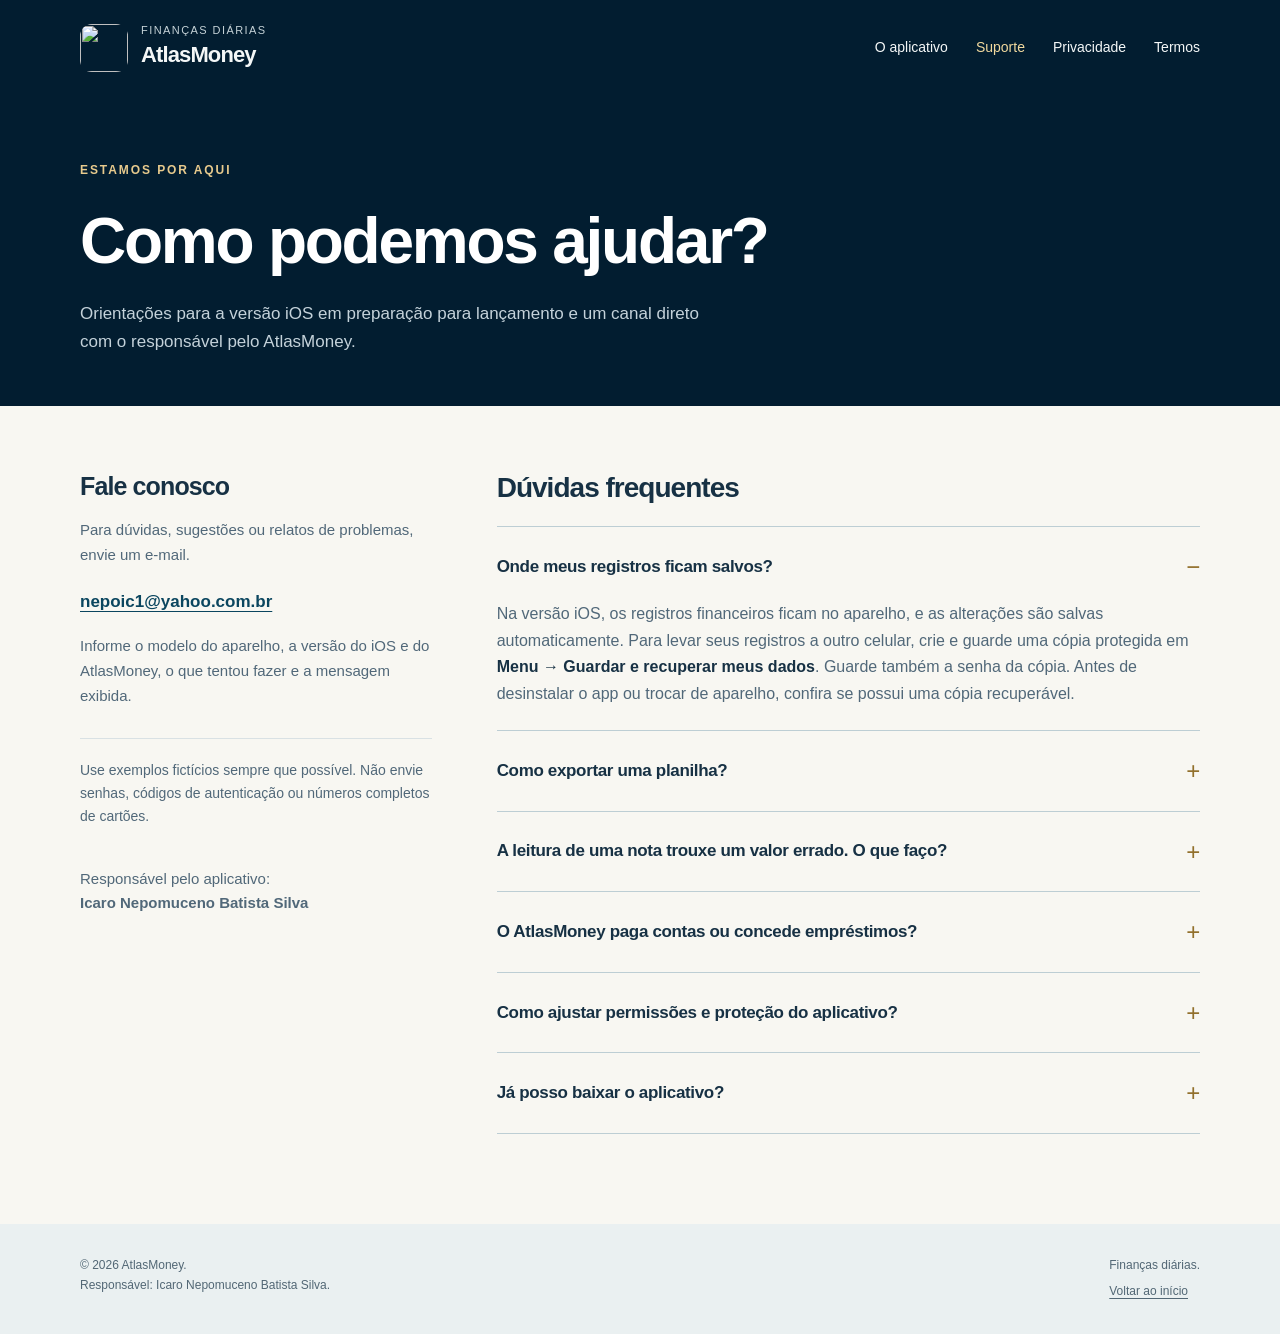
==== suporte/index.html @ 3823f471 "Publish AtlasMoney support, privacy and Premium terms" ====
<!doctype html>
<html lang="pt-BR">
<head>
  <meta charset="utf-8">
  <meta name="viewport" content="width=device-width, initial-scale=1">
  <meta name="description" content="Suporte oficial do AtlasMoney. Orientações sobre registros, cópias de segurança, exportação, leitura de notas e contato com o desenvolvedor.">
  <meta name="theme-color" content="#021d30">
  <title>Suporte — AtlasMoney</title>
  <link rel="icon" href="../icon.png" type="image/png">
  <link rel="stylesheet" href="../styles.css">
</head>
<body>
  <a class="skip" href="#conteudo">Pular para o conteúdo</a>
  <header class="site-header"><div class="wrap header-inner"><a class="brand" href="../" aria-label="AtlasMoney, início"><img src="../icon.png" alt="" width="48" height="48"><span class="brand-name"><small>Finanças diárias</small>AtlasMoney</span></a><nav class="nav" aria-label="Navegação principal"><a href="../">O aplicativo</a><a href="../suporte/" aria-current="page">Suporte</a><a href="../privacidade/">Privacidade</a><a href="../termos/">Termos</a></nav></div></header>
  <main id="conteudo">
    <section class="page-hero" aria-labelledby="titulo"><div class="wrap"><p class="eyebrow">Estamos por aqui</p><h1 id="titulo">Como podemos ajudar?</h1><p>Orientações para a versão iOS em preparação para lançamento e um canal direto com o responsável pelo AtlasMoney.</p></div></section>
    <div class="wrap support-layout">
      <aside class="support-aside" aria-labelledby="contato"><h2 id="contato">Fale conosco</h2><p>Para dúvidas, sugestões ou relatos de problemas, envie um e-mail.</p><a class="email" href="mailto:nepoic1@yahoo.com.br">nepoic1@yahoo.com.br</a><p>Informe o modelo do aparelho, a versão do iOS e do AtlasMoney, o que tentou fazer e a mensagem exibida.</p><div class="help-note">Use exemplos fictícios sempre que possível. Não envie senhas, códigos de autenticação ou números completos de cartões.</div><p>Responsável pelo aplicativo:<br><strong>Icaro Nepomuceno Batista Silva</strong></p></aside>
      <section class="faq" aria-labelledby="duvidas"><h2 id="duvidas">Dúvidas frequentes</h2>
        <details open><summary>Onde meus registros ficam salvos?</summary><p>Na versão iOS, os registros financeiros ficam no aparelho, e as alterações são salvas automaticamente. Para levar seus registros a outro celular, crie e guarde uma cópia protegida em <strong>Menu → Guardar e recuperar meus dados</strong>. Guarde também a senha da cópia. Antes de desinstalar o app ou trocar de aparelho, confira se possui uma cópia recuperável.</p></details>
        <details><summary>Como exportar uma planilha?</summary><p>Abra o perfil desejado e acesse <strong>Menu → Exportar Planilha</strong>. Escolha onde salvar nas opções do sistema. A planilha contém os registros daquele perfil; não representa informações buscadas diretamente no seu banco.</p></details>
        <details><summary>A leitura de uma nota trouxe um valor errado. O que faço?</summary><p>Confira e corrija estabelecimento, data, valor, conta e categoria antes de confirmar. Use uma foto inteira, nítida e bem iluminada. A leitura auxilia o preenchimento e pode errar.</p></details>
        <details><summary>O AtlasMoney paga contas ou concede empréstimos?</summary><p>Não. As funções de contas, cartões e empréstimos registram e acompanham as informações que você fornece. O aplicativo não movimenta dinheiro no banco nem contrata crédito em seu nome. Não há conexão automática com bancos nesta versão.</p></details>
        <details><summary>Como ajustar permissões e proteção do aplicativo?</summary><p>As permissões de câmera, fotos e notificações podem ser ajustadas no iOS. A biometria depende da configuração e da disponibilidade do aparelho. O bloqueio do AtlasMoney é opcional e pode ser configurado em <strong>Menu → Proteção e privacidade</strong>.</p></details>
        <details><summary>Já posso baixar o aplicativo?</summary><p>O AtlasMoney está em preparação para lançamento. Esta página apresenta o aplicativo e reúne seu canal de suporte. Ainda não disponibilizamos um link público de download.</p></details>
      </section>
    </div>
  </main>
  <footer class="footer"><div class="wrap footer-inner"><p>© 2026 AtlasMoney.<br>Responsável: Icaro Nepomuceno Batista Silva.</p><p>Finanças diárias.<br><a href="../">Voltar ao início</a></p></div></footer>
</body>
</html>
---- styles.css ----
:root{color-scheme:light;--navy:#032940;--navy-dark:#021d30;--ocean:#0b465f;--gold:#d6b56d;--paper:#f8f7f2;--ink:#173144;--muted:#516879;--line:#d9e1e4;--white:#fff}*{box-sizing:border-box}html{scroll-behavior:smooth}body{margin:0;background:var(--paper);color:var(--ink);font-family:Arial,Helvetica,sans-serif;font-size:17px;line-height:1.65}a{color:inherit;text-underline-offset:.24em}a:focus-visible,summary:focus-visible{outline:3px solid #a8781f;outline-offset:6px}img{max-width:100%;height:auto}h1,h2,h3,p{margin:0}h1,h2,h3{line-height:1.13;letter-spacing:-.035em}h1{font-size:clamp(2.75rem,5.2vw,4.5rem);font-weight:600}h2{font-size:clamp(2rem,3.2vw,2.8rem);font-weight:600}h3{font-size:1.35rem}.wrap{width:min(1120px,calc(100% - 64px));margin:0 auto}.skip{position:absolute;left:16px;top:-100px;padding:10px;background:var(--white);color:var(--ink);z-index:10}.skip:focus{top:12px}.site-header{background:var(--navy-dark);color:#f4f7f7}.header-inner{min-height:96px;display:flex;align-items:center;justify-content:space-between;gap:24px}.brand{display:flex;align-items:center;gap:13px;text-decoration:none}.brand img{width:48px;height:48px;border-radius:12px}.brand-name{font-size:22px;font-weight:700;letter-spacing:-.04em}.brand small{display:block;font-size:11px;font-weight:400;letter-spacing:.13em;text-transform:uppercase;color:#c5d2d7;line-height:1.3}.nav{display:flex;gap:28px;font-size:14px}.nav a{text-decoration:none}.nav a:hover,.nav a[aria-current=page]{color:#f1d99e}.hero{background:var(--navy-dark);color:#fff;padding:72px 0 88px}.hero-grid{display:grid;grid-template-columns:1.2fr 1fr;gap:52px;align-items:center}.eyebrow{font-size:12px;font-weight:700;letter-spacing:.16em;text-transform:uppercase;color:var(--ocean);margin-bottom:24px}.hero .eyebrow{color:#e7ca8d;display:flex;align-items:center;gap:10px}.status-dot{height:6px;width:6px;border-radius:50%;background:var(--gold);display:inline-block}.hero h1{max-width:650px}.hero .lead{font-size:19px;color:#c4d2da;max-width:530px;margin-top:28px}.actions{display:flex;flex-wrap:wrap;align-items:center;gap:24px;margin-top:35px}.button{display:inline-flex;align-items:center;gap:22px;padding:13px 22px;border:1px solid var(--gold);background:var(--gold);color:var(--navy-dark);font-size:15px;font-weight:700;text-decoration:none;border-radius:4px}.button:hover{background:#e2c383}.text-link{font-size:15px;color:#e9f0f3}.hero-art{margin:0}.hero-art img{display:block;width:100%;border-radius:50%;}.hero-art figcaption{font-size:11px;text-align:center;letter-spacing:.14em;color:#b4c8d3;text-transform:uppercase;margin-top:18px}.intro{padding:94px 0 42px}.section-head{display:grid;grid-template-columns:1fr 1fr;gap:65px;align-items:end}.section-head p{color:var(--muted)}.features{padding:30px 0 88px;display:grid;grid-template-columns:repeat(3,1fr);gap:38px}.feature{border-top:1px solid #b6c8cd;padding-top:25px}.feature span{font-size:12px;color:#947126;letter-spacing:.1em;display:block;margin-bottom:20px}.feature p{font-size:15px;color:var(--muted);margin-top:15px}.scope{border-top:1px solid var(--line);border-bottom:1px solid var(--line);padding:36px 0;display:grid;grid-template-columns:.75fr 1.5fr;gap:65px}.scope h3{font-size:19px}.scope p{color:var(--muted);font-size:15px}.contact{padding:78px 0 90px;display:flex;align-items:center;justify-content:space-between;gap:36px}.contact p{color:var(--muted);margin-top:14px;font-size:16px}.contact .button{white-space:nowrap}.footer{padding:32px 0;background:#eaf0f1;font-size:12px;color:#526775}.footer-inner{display:flex;gap:32px;justify-content:space-between}.footer a{display:inline-block;margin-top:6px}.page-hero{padding:65px 0 50px;background:var(--navy-dark);color:white}.page-hero h1{font-size:clamp(2.75rem,5vw,4rem)}.page-hero p{max-width:650px;margin-top:23px;color:#c4d2da}.page-hero .eyebrow{color:#e7ca8d;margin-top:0}.support-layout{display:grid;grid-template-columns:1fr 2fr;gap:65px;padding:66px 0 90px}.support-aside h2{font-size:25px}.support-aside p{font-size:15px;color:var(--muted);margin-top:18px}.email{display:inline-block;overflow-wrap:anywhere;font-weight:700;color:var(--ocean);margin-top:20px}.help-note{padding:20px 0;border-top:1px solid var(--line);margin-top:30px;font-size:14px;color:var(--muted)}.faq h2{font-size:28px;margin-bottom:22px}.faq details{border-top:1px solid #bdced4;padding:23px 0}.faq details:last-child{border-bottom:1px solid #bdced4}.faq summary{cursor:pointer;font-weight:700;list-style:none;display:flex;align-items:center;justify-content:space-between;gap:20px;font-size:17px;line-height:1.4;letter-spacing:-.02em}.faq summary::-webkit-details-marker{display:none}.faq summary::after{content:'+';font-weight:400;font-size:24px;color:#92702c}.faq details[open] summary::after{content:'−'}.faq details p{margin-top:18px;color:var(--muted);font-size:16px}.faq strong{color:var(--ink)}.notice{border-left:3px solid var(--gold);padding:2px 0 2px 22px;margin-top:35px;font-size:14px;color:var(--muted)}@media(max-width:760px){.wrap{width:calc(100% - 40px)}.header-inner{min-height:82px}.brand-name{font-size:20px}.brand img{width:40px;height:40px}.nav{gap:17px;font-size:13px}.hero{padding:48px 0 55px}.hero-grid{grid-template-columns:1fr;gap:40px}.hero-art{width:min(350px,85%);margin:auto}.hero .lead{font-size:17px}.section-head{grid-template-columns:1fr;gap:25px}.intro{padding:58px 0 25px}.features{grid-template-columns:1fr;gap:25px;padding-bottom:52px}.feature{padding-top:19px}.feature span{margin-bottom:12px}.scope{grid-template-columns:1fr;gap:20px}.contact{padding:55px 0;align-items:flex-start;flex-direction:column}.footer-inner{flex-direction:column;gap:12px}.support-layout{grid-template-columns:1fr;gap:48px;padding:45px 0 65px}.page-hero{padding:45px 0}.support-aside{max-width:580px}.help-note{margin-top:23px}}@media(prefers-reduced-motion:reduce){html{scroll-behavior:auto}}

.nav{flex-wrap:wrap}.legal-content{max-width:860px;padding-top:55px;padding-bottom:75px}.legal-content section+section{margin-top:38px}.legal-content h2{font-size:1.55rem;line-height:1.3;margin-bottom:16px}.legal-content p+p{margin-top:16px}.legal-content table{width:100%;border-collapse:collapse;margin:24px 0;font-size:15px}.legal-content caption{text-align:left;font-weight:700;margin-bottom:10px}.legal-content th,.legal-content td{padding:12px;text-align:left;border:1px solid var(--line);vertical-align:top}.legal-content thead{background:#eaf0f1}.legal-content a{overflow-wrap:anywhere}@media(max-width:760px){.header-inner{flex-wrap:wrap;padding:16px 0;gap:14px}.nav{width:100%;gap:12px 20px}.legal-content{padding-top:35px}.legal-content table{font-size:13px}.legal-content th,.legal-content td{padding:8px}}
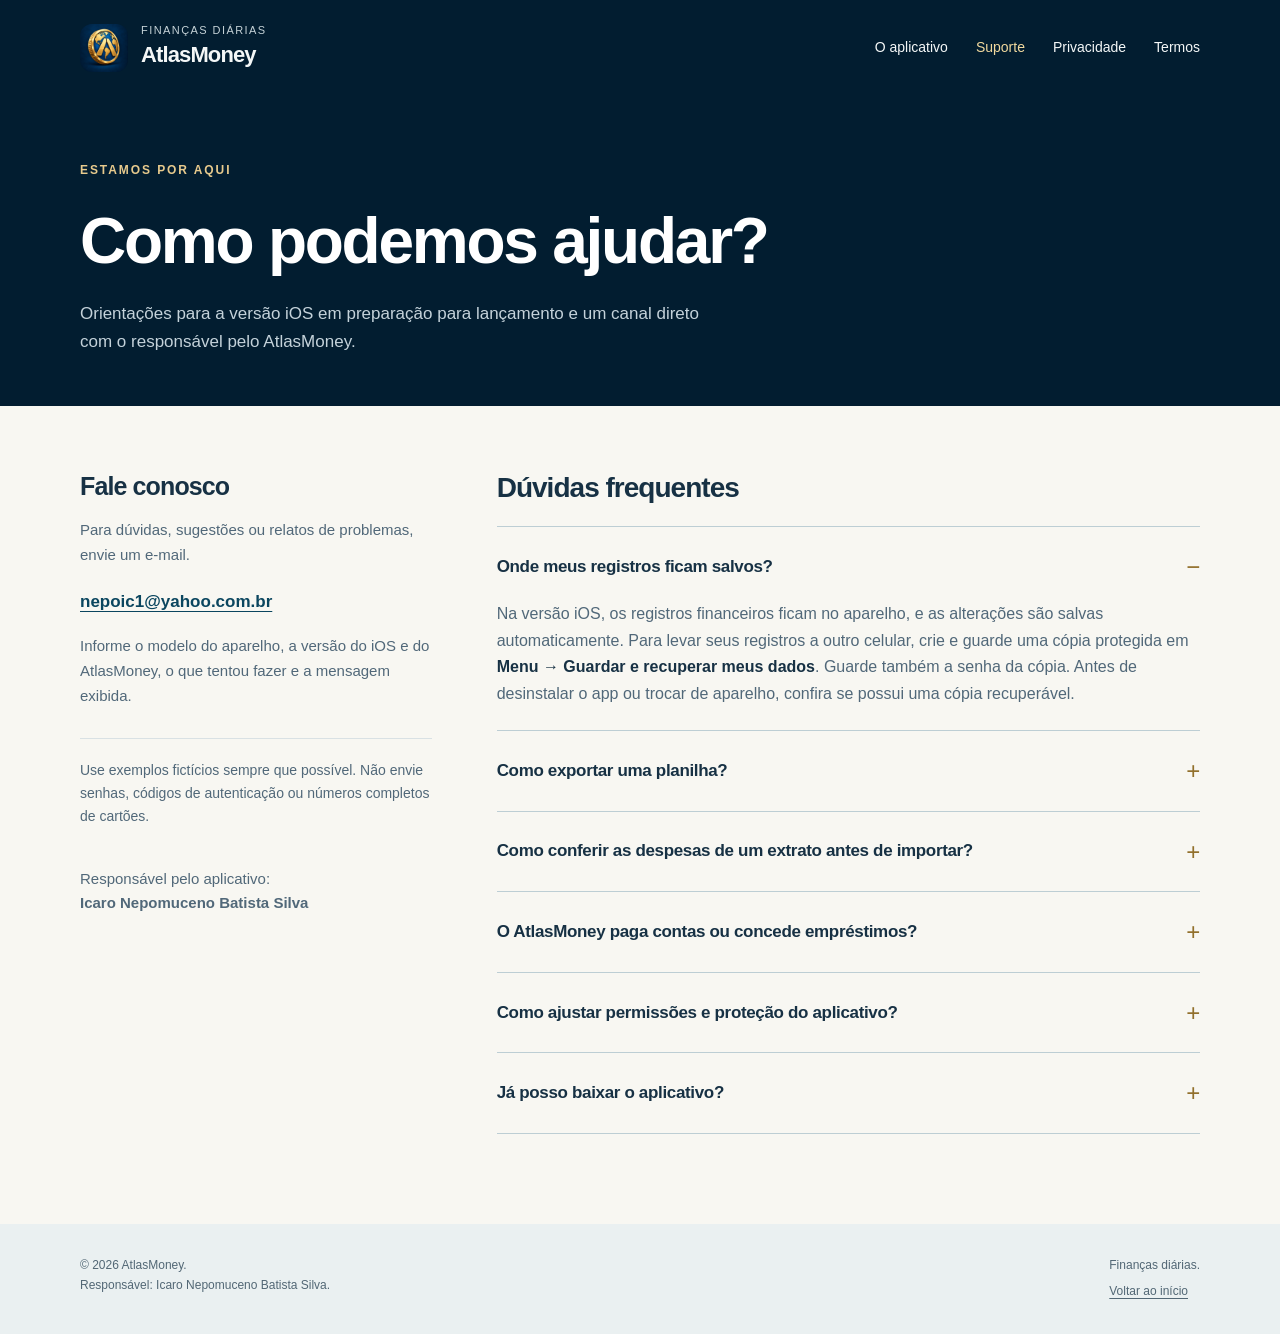
==== commit b89a844b: "Atualiza as orientações sobre importação de extratos do AtlasMoney" ====
--- a/suporte/index.html
+++ b/suporte/index.html
@@ -3,7 +3,7 @@
 <head>
   <meta charset="utf-8">
   <meta name="viewport" content="width=device-width, initial-scale=1">
-  <meta name="description" content="Suporte oficial do AtlasMoney. Orientações sobre registros, cópias de segurança, exportação, leitura de notas e contato com o desenvolvedor.">
+  <meta name="description" content="Suporte oficial do AtlasMoney. Orientações sobre registros, cópias de segurança, exportação, importação de extratos e contato com o desenvolvedor.">
   <meta name="theme-color" content="#021d30">
   <title>Suporte — AtlasMoney</title>
   <link rel="icon" href="../icon.png" type="image/png">
@@ -19,9 +19,9 @@
       <section class="faq" aria-labelledby="duvidas"><h2 id="duvidas">Dúvidas frequentes</h2>
         <details open><summary>Onde meus registros ficam salvos?</summary><p>Na versão iOS, os registros financeiros ficam no aparelho, e as alterações são salvas automaticamente. Para levar seus registros a outro celular, crie e guarde uma cópia protegida em <strong>Menu → Guardar e recuperar meus dados</strong>. Guarde também a senha da cópia. Antes de desinstalar o app ou trocar de aparelho, confira se possui uma cópia recuperável.</p></details>
         <details><summary>Como exportar uma planilha?</summary><p>Abra o perfil desejado e acesse <strong>Menu → Exportar Planilha</strong>. Escolha onde salvar nas opções do sistema. A planilha contém os registros daquele perfil; não representa informações buscadas diretamente no seu banco.</p></details>
-        <details><summary>A leitura de uma nota trouxe um valor errado. O que faço?</summary><p>Confira e corrija estabelecimento, data, valor, conta e categoria antes de confirmar. Use uma foto inteira, nítida e bem iluminada. A leitura auxilia o preenchimento e pode errar.</p></details>
+        <details><summary>Como conferir as despesas de um extrato antes de importar?</summary><p>Escolha um extrato em CSV, OFX ou PDF. Compare cada despesa com o documento original, corrija o valor ou a categoria quando necessário e marque as despesas que deseja importar. Os lançamentos são gravados quando você confirma. Para extratos em PDF digitalizado, a leitura por reconhecimento de texto exige Premium.</p></details>
         <details><summary>O AtlasMoney paga contas ou concede empréstimos?</summary><p>Não. As funções de contas, cartões e empréstimos registram e acompanham as informações que você fornece. O aplicativo não movimenta dinheiro no banco nem contrata crédito em seu nome. Não há conexão automática com bancos nesta versão.</p></details>
-        <details><summary>Como ajustar permissões e proteção do aplicativo?</summary><p>As permissões de câmera, fotos e notificações podem ser ajustadas no iOS. A biometria depende da configuração e da disponibilidade do aparelho. O bloqueio do AtlasMoney é opcional e pode ser configurado em <strong>Menu → Proteção e privacidade</strong>.</p></details>
+        <details><summary>Como ajustar permissões e proteção do aplicativo?</summary><p>Você pode ajustar a permissão para notificações nos Ajustes do iOS. A biometria depende da configuração e da disponibilidade do aparelho. O bloqueio do AtlasMoney é opcional e pode ser configurado em <strong>Menu → Proteção e privacidade</strong>.</p></details>
         <details><summary>Já posso baixar o aplicativo?</summary><p>O AtlasMoney está em preparação para lançamento. Esta página apresenta o aplicativo e reúne seu canal de suporte. Ainda não disponibilizamos um link público de download.</p></details>
       </section>
     </div>
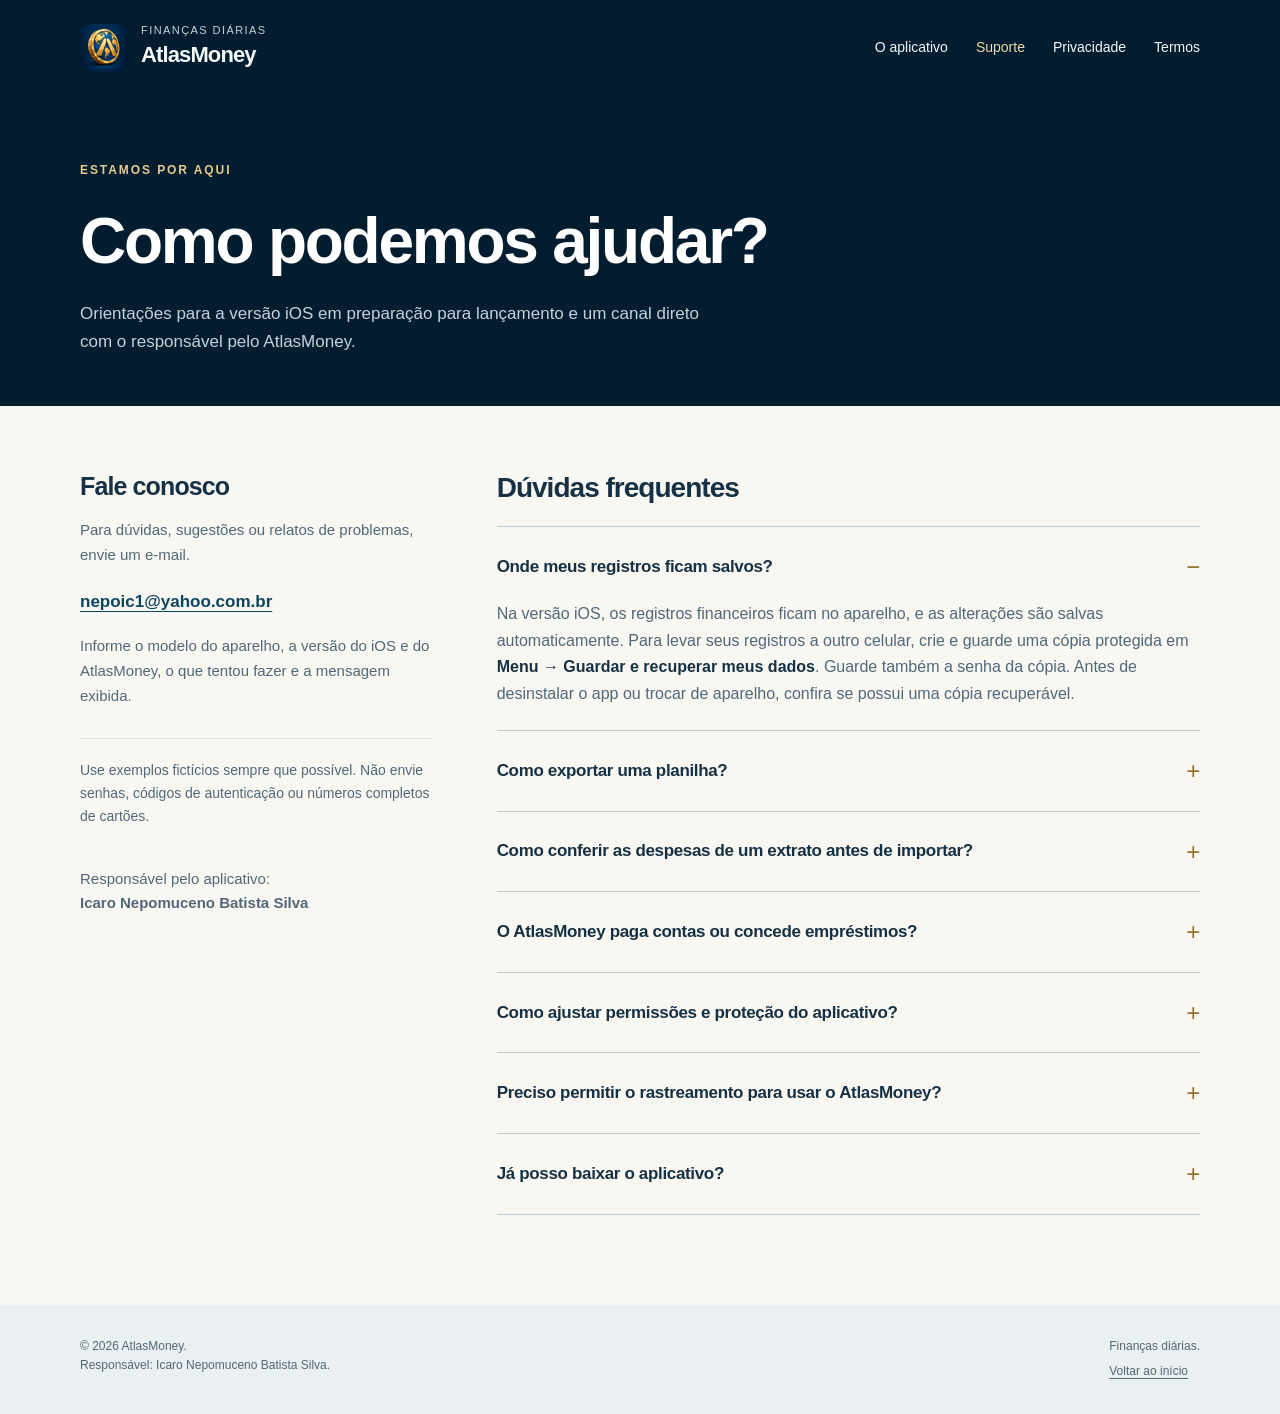
==== commit 77725804: "Explica a permissão do banner e o tratamento dos dados na versão 1.0" ====
--- a/suporte/index.html
+++ b/suporte/index.html
@@ -22,6 +22,7 @@
         <details><summary>Como conferir as despesas de um extrato antes de importar?</summary><p>Escolha um extrato em CSV, OFX ou PDF. Compare cada despesa com o documento original, corrija o valor ou a categoria quando necessário e marque as despesas que deseja importar. Os lançamentos são gravados quando você confirma. Para extratos em PDF digitalizado, a leitura por reconhecimento de texto exige Premium.</p></details>
         <details><summary>O AtlasMoney paga contas ou concede empréstimos?</summary><p>Não. As funções de contas, cartões e empréstimos registram e acompanham as informações que você fornece. O aplicativo não movimenta dinheiro no banco nem contrata crédito em seu nome. Não há conexão automática com bancos nesta versão.</p></details>
         <details><summary>Como ajustar permissões e proteção do aplicativo?</summary><p>Você pode ajustar a permissão para notificações nos Ajustes do iOS. A biometria depende da configuração e da disponibilidade do aparelho. O bloqueio do AtlasMoney é opcional e pode ser configurado em <strong>Menu → Proteção e privacidade</strong>.</p></details>
+        <details><summary>Preciso permitir o rastreamento para usar o AtlasMoney?</summary><p>Você pode usar o plano Gratuito mesmo se escolher “Pedir ao App para Não Rastrear”. Na versão 1.0 preparada para a App Store, essa escolha impede o banner. Se permitir, o app pode mostrar um banner não personalizado na tela inicial após verificar as escolhas de publicidade aplicáveis. O Premium e o teste interno 0.7.5 (build 50) não exibem anúncios.</p><p>Para rever a permissão do iPhone, abra <strong>Ajustes → Privacidade e Segurança → Rastreamento</strong>. No plano Gratuito, procure <strong>Menu → Planos Premium → Opções de publicidade</strong> para consultar o formulário do Google quando disponível. <a href="../privacidade/">Leia como o AtlasMoney trata dados de publicidade.</a></p></details>
         <details><summary>Já posso baixar o aplicativo?</summary><p>O AtlasMoney está em preparação para lançamento. Esta página apresenta o aplicativo e reúne seu canal de suporte. Ainda não disponibilizamos um link público de download.</p></details>
       </section>
     </div>
